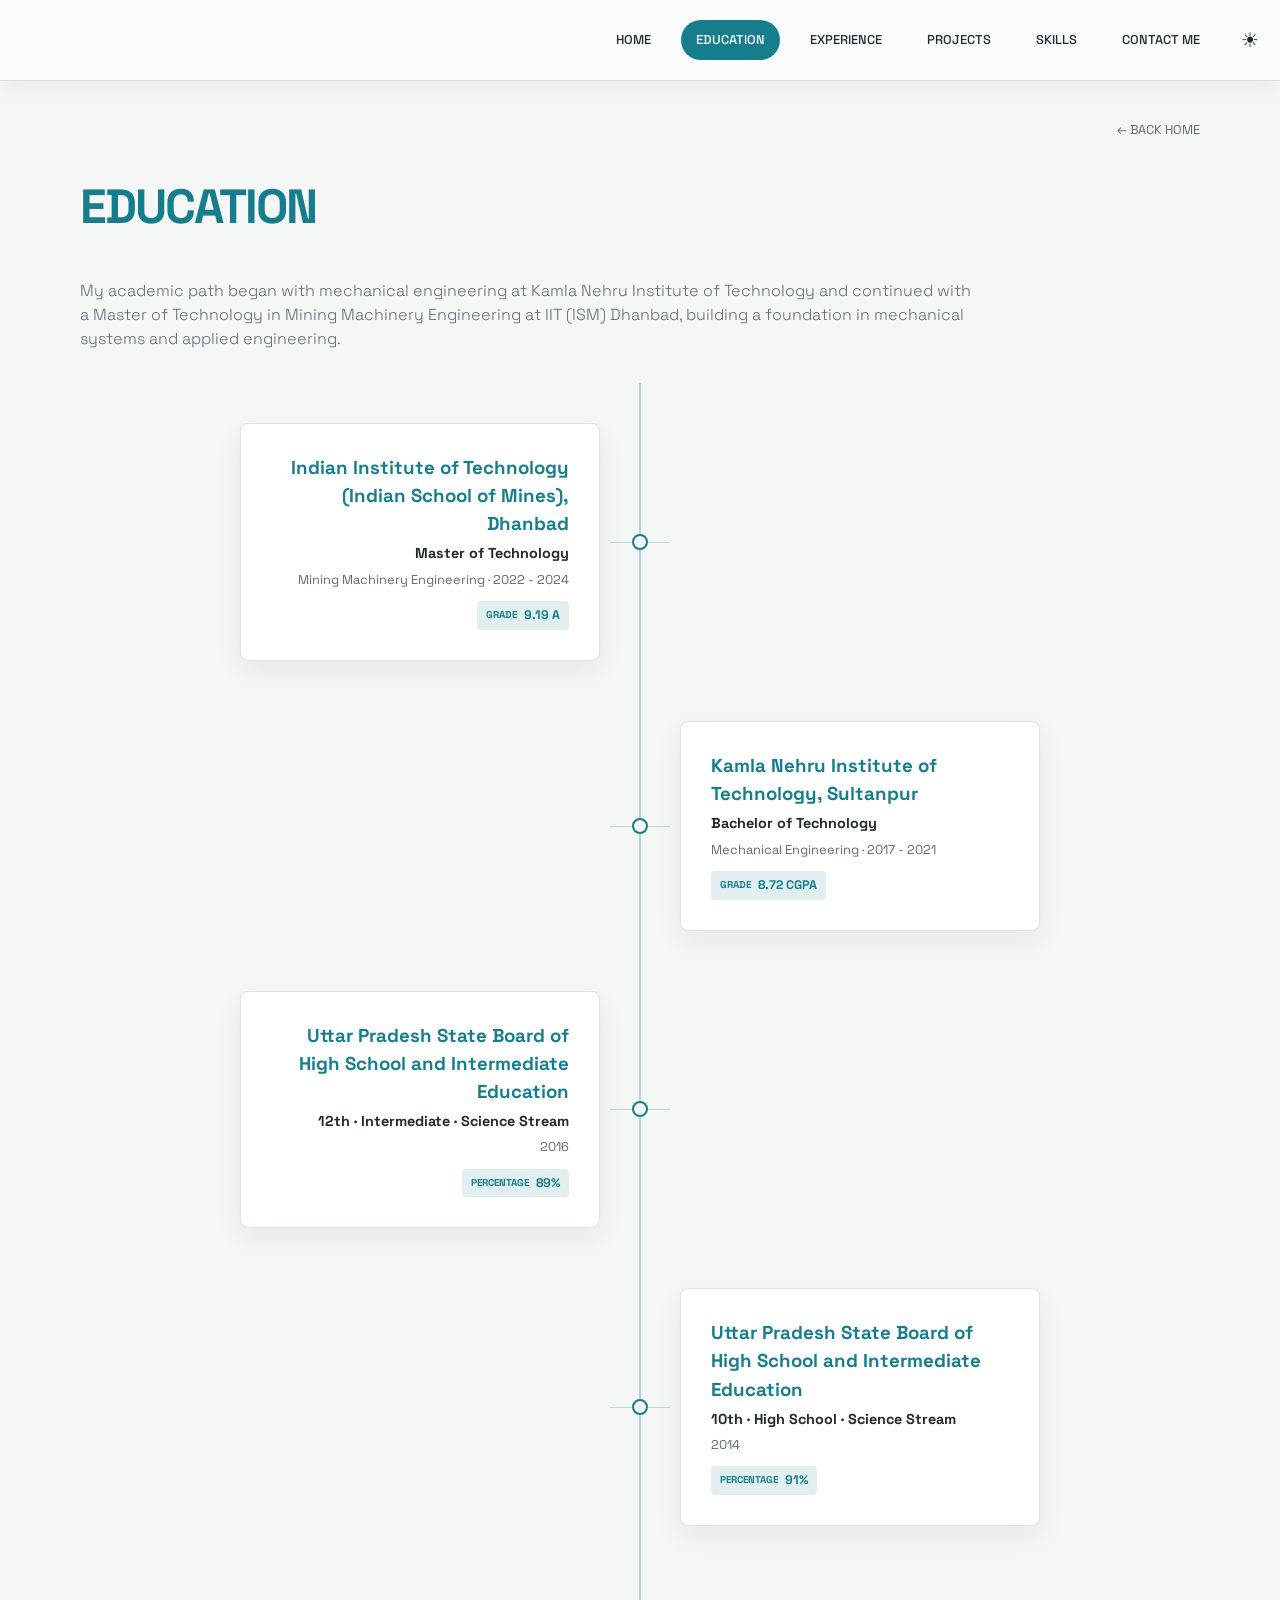
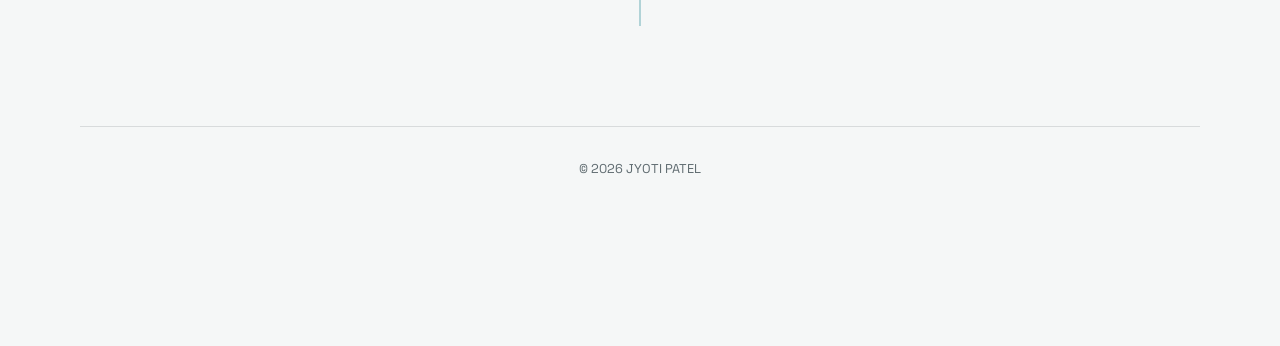
==== education.html @ c955ac4b "Initial portfolio" ====
<!DOCTYPE html>
<html lang="en">
<head>
    <meta charset="UTF-8">
    <title>JYOTI | EDUCATION</title>
    <link rel="stylesheet" href="style.css">
</head>
<body>
    <header>
        <nav>
            <ul>
                <li><a href="index.html" class="nav-btn">Home</a></li>
                <li><a href="education.html" class="nav-btn active">Education</a></li>
                <li><a href="experience.html" class="nav-btn">Experience</a></li>
                <li><a href="projects.html" class="nav-btn">Projects</a></li>
                <li><a href="skill.html" class="nav-btn">Skills</a></li>
                <li><a href="contact.html" class="nav-btn">Contact Me</a></li>
                <li>
                    <button class="theme-toggle" type="button" aria-label="Switch to light mode">
                        <span class="theme-toggle__icon" aria-hidden="true">&#9790;</span>
                    </button>
                </li>
            </ul>
        </nav>
    </header>
    <div class="wrapper">
        <a href="index.html" class="back-home">← BACK HOME</a>
        <h2 class="page-title">EDUCATION</h2>
        <p class="summary education-summary">
            My academic path began with mechanical engineering at Kamla Nehru Institute of Technology and continued with a Master of Technology in Mining Machinery Engineering at IIT (ISM) Dhanbad, building a foundation in mechanical systems and applied engineering.
        </p>
        <div class="ladder">
            <div class="ladder-step">
                <div class="ladder-content">
                    <h3>Indian Institute of Technology (Indian School of Mines), Dhanbad</h3>
                    <div class="sub">Master of Technology</div>
                    <div class="date">Mining Machinery Engineering · 2022 - 2024</div>
                    <div class="grade"><span>Grade</span><strong>9.19 A</strong></div>
                </div>
            </div>
            <div class="ladder-step">
                <div class="ladder-content">
                    <h3>Kamla Nehru Institute of Technology, Sultanpur</h3>
                    <div class="sub">Bachelor of Technology</div>
                    <div class="date">Mechanical Engineering · 2017 - 2021</div>
                    <div class="grade"><span>Grade</span><strong>8.72 CGPA</strong></div>
                </div>
            </div>
            <div class="ladder-step">
                <div class="ladder-content">
                    <h3>Uttar Pradesh State Board of High School and Intermediate Education</h3>
                    <div class="sub">12th · Intermediate · Science Stream</div>
                    <div class="date">2016</div>
                    <div class="grade"><span>Percentage</span><strong>89%</strong></div>
                </div>
            </div>
            <div class="ladder-step">
                <div class="ladder-content">
                    <h3>Uttar Pradesh State Board of High School and Intermediate Education</h3>
                    <div class="sub">10th · High School · Science Stream</div>
                    <div class="date">2014</div>
                    <div class="grade"><span>Percentage</span><strong>91%</strong></div>
                </div>
            </div>
        </div>
        <footer class="site-footer">
            <div>&copy; 2026 JYOTI PATEL</div>
        </footer>
    </div>
    <script src="script.js"></script>
</body>
</html>
---- style.css ----
@import url('https://fonts.googleapis.com/css2?family=Space+Grotesk:wght@300;500;700&display=swap');

:root {
    color-scheme: light;
    --bg: #F5F7F7;
    --fg: #202B31;
    --accent: #167D8D;
    --muted: #5F6B70;
    --card-bg: #FFFFFF;
    --border: 1px solid rgba(35, 55, 61, 0.14);
    --header-bg: rgba(250, 252, 252, 0.94);
    --control-border: rgba(35, 55, 61, 0.2);
    --accent-soft: rgba(22, 125, 141, 0.12);
    --accent-shadow: rgba(22, 125, 141, 0.2);
    --code-bg: #E9F0F1;
    --code-string: #A34F43;
    --code-property: #806B3C;
    --active-fg: #FFFFFF;
}

:root[data-theme="dark"] {
    color-scheme: dark;
    --bg: #0F172A;
    --fg: #F8FAFC;
    --accent: #38BDF8;
    --muted: #94A3B8;
    --card-bg: #1E293B;
    --border: 1px solid rgba(255, 255, 255, 0.1);
    --header-bg: rgba(15, 23, 42, 0.9);
    --control-border: rgba(255, 255, 255, 0.2);
    --accent-soft: rgba(56, 189, 248, 0.14);
    --accent-shadow: rgba(56, 189, 248, 0.2);
    --code-bg: #111B2E;
    --code-string: #F3A26D;
    --code-property: #E9C46A;
    --active-fg: #0F172A;
}

* { margin: 0; padding: 0; box-sizing: border-box; }
html { scroll-behavior: smooth; }
body { font-family: 'Space Grotesk', sans-serif; background-color: var(--bg); color: var(--fg); line-height: 1.5; min-height: 100vh; }

.wrapper { max-width: 1200px; margin: 0 auto; padding: 120px 40px; }

header {
    position: fixed; top: 0; left: 0; width: 100%; background: var(--header-bg);
    backdrop-filter: blur(10px); border-bottom: var(--border); z-index: 1000;
    box-shadow: 0 8px 28px rgba(32, 43, 49, 0.06);
    padding: 20px 10px; display: flex; justify-content: flex-end; align-items: center;
}

.logo { font-weight: 700; font-size: 1.5rem; color: var(--accent); text-decoration: none; letter-spacing: -1px; }

nav { width: 100%; }
nav ul { display: flex; justify-content: flex-end; align-items: center; flex-wrap: wrap; gap: 15px; list-style: none; }

.nav-btn {
    display: inline-flex; align-items: center; justify-content: center; min-height: 40px;
    padding: 9px 14px; border: 1px solid transparent; border-radius: 999px;
    text-decoration: none; color: var(--fg); font-weight: 500; text-transform: uppercase;
    font-size: 0.8rem; transition: transform 0.18s ease, background-color 0.18s ease, color 0.18s ease;
}

.nav-btn:hover:not(.active) { transform: translateY(-2px); background-color: var(--accent-soft); color: var(--accent); }
.nav-btn.active { background-color: var(--accent); color: var(--active-fg); }
.nav-btn:active { transform: scale(0.96); }
.nav-btn:focus-visible { outline: 2px solid var(--accent); outline-offset: 3px; }

.theme-toggle { display: inline-grid; place-items: center; width: 40px; height: 40px; border: 0; border-radius: 50%; background: transparent; color: var(--fg); cursor: pointer; transition: transform 0.18s ease, background-color 0.18s ease, color 0.18s ease, box-shadow 0.18s ease; }
.theme-toggle:hover { transform: translateY(-2px); background: var(--accent-soft); color: var(--accent); box-shadow: 0 0 0 6px var(--accent-soft); }
.theme-toggle:active { transform: scale(0.9); box-shadow: 0 0 0 3px var(--accent-soft); }
.theme-toggle:focus-visible { outline: 2px solid var(--accent); outline-offset: 3px; }
.theme-toggle__icon { font-size: 1.25rem; line-height: 1; }

.hero h1 { font-size: clamp(3rem, 10vw, 8rem); font-weight: 700; letter-spacing: -4px; line-height: 0.9; margin-bottom: 40px; }
.summary { font-size: 1.2rem; max-width: 700px; font-weight: 300; color: var(--muted); margin-bottom: 60px; }
.hero .summary { max-width: 820px; margin-bottom: 0; }
.code-property { color: var(--code-property); }
.code-string { color: var(--code-string); }
.terminal { width: min(860px, calc(100% - 48px)); min-width: 0; margin: 52px auto 0; overflow: hidden; border: var(--border); border-radius: 6px; background: var(--code-bg); box-shadow: 0 18px 48px rgba(0, 0, 0, 0.14); animation: terminal-float 4.5s ease-in-out infinite; }
.terminal:hover, .terminal:focus-within { animation-play-state: paused; }
@keyframes terminal-float { 0%, 100% { transform: translateY(0); } 50% { transform: translateY(-6px); } }
.terminal__bar { display: flex; align-items: center; gap: 10px; padding: 12px 16px; border-bottom: var(--border); color: var(--muted); font-size: 0.7rem; text-transform: uppercase; }
.terminal__dots { display: inline-flex; gap: 5px; }
.terminal__dots span { width: 7px; height: 7px; border-radius: 50%; background: var(--accent); opacity: 0.75; }
.terminal__dots span:nth-child(2) { background: var(--code-property); }
.terminal__dots span:nth-child(3) { background: var(--code-string); }
.terminal__live { margin-left: auto; color: var(--accent); font-weight: 700; }
.terminal__output { min-height: 112px; max-height: 250px; overflow-y: auto; padding: 18px 20px 8px; font-family: Consolas, 'Courier New', monospace; font-size: 0.85rem; }
.terminal__line { margin-bottom: 10px; color: var(--muted); white-space: pre-wrap; overflow-wrap: anywhere; }
.terminal__line code { color: var(--code-property); }
.terminal__line--command { color: var(--accent); }
.terminal__line--response { color: var(--fg); }
.terminal__line--error { color: var(--code-string); }
.terminal__form { display: flex; align-items: center; gap: 12px; margin: 0 20px; padding: 14px 0 18px; border-top: var(--border); font-family: Consolas, 'Courier New', monospace; }
.terminal__prompt { color: var(--accent); font-weight: 700; }
.terminal__form input { flex: 1; min-width: 0; border: 0; outline: 0; background: transparent; color: var(--fg); font: inherit; }
.terminal__form input::placeholder { color: var(--muted); opacity: 0.8; }
.terminal__form:focus-within { border-color: var(--accent); }
.terminal__submit { padding: 7px 12px; border: 0; border-radius: 999px; background: var(--accent); color: var(--active-fg); font: inherit; font-size: 0.75rem; cursor: pointer; transition: transform 0.18s ease, opacity 0.18s ease; }
.terminal__submit:hover { transform: translateY(-1px); opacity: 0.85; }
.terminal__submit:active { transform: scale(0.96); }
.terminal__submit:focus-visible { outline: 2px solid var(--accent); outline-offset: 3px; }
.skills-intro { max-width: 900px; margin-bottom: 36px; }
.skills-grid { display: grid; grid-template-columns: repeat(auto-fit, minmax(132px, 1fr)); gap: 14px; }
.skill-item { display: flex; min-height: 148px; padding: 20px 12px; flex-direction: column; align-items: center; justify-content: center; gap: 8px; border: var(--border); background: var(--card-bg); text-align: center; transition: transform 0.18s ease, border-color 0.18s ease, box-shadow 0.18s ease; }
.skill-item:hover { transform: translateY(-3px); border-color: var(--accent); box-shadow: 0 10px 24px rgba(0, 0, 0, 0.12); }
.skill-item img { width: 42px; height: 42px; object-fit: contain; }
.skill-item h3 { color: var(--fg); font-size: 0.95rem; }
.skill-item span { color: var(--muted); font-size: 0.65rem; }
.about-vibe { display: grid; grid-template-columns: minmax(0, 0.9fr) minmax(0, 1.1fr); gap: 40px; margin-top: 72px; padding-top: 32px; border-top: var(--border); }
.about-vibe__lead > span { color: var(--accent); font-size: 0.7rem; font-weight: 700; }
.about-vibe__lead h2 { margin-top: 12px; font-size: 2rem; line-height: 1.15; }
.about-vibe__details { display: grid; grid-template-columns: repeat(auto-fit, minmax(160px, 1fr)); gap: 24px; }
.about-vibe__details h3 { margin-bottom: 8px; color: var(--accent); font-size: 0.85rem; }
.about-vibe__details p { color: var(--muted); font-size: 0.9rem; }

.cta-btn {
    display: inline-block; text-decoration: none; background-color: var(--accent); color: var(--active-fg);
    padding: 18px 36px; font-weight: 700; text-transform: uppercase; font-size: 0.9rem; transition: all 0.3s;
}
.cta-btn:hover { transform: translateY(-3px); box-shadow: 0 10px 20px var(--accent-shadow); }

.site-footer { display: flex; flex-direction: column; justify-content: center; align-items: center; gap: 12px; margin-top: 100px; padding: 32px 0 48px; border-top: var(--border); color: var(--muted); font-size: 0.8rem; text-align: center; text-transform: uppercase; }
.home-footer { padding: 40px 0 56px; }

.page-title { font-size: 3rem; margin-bottom: 60px; color: var(--accent); letter-spacing: -2px; }
.education-summary { max-width: 900px; margin: -24px 0 32px; font-size: 1rem; }
.back-home { display: block; width: fit-content; margin: 0 0 32px auto; color: var(--muted); font-size: 0.8rem; text-decoration: none; text-transform: uppercase; transition: color 0.18s ease, transform 0.18s ease; }
.back-home:hover { color: var(--accent); transform: translateX(-3px); }
.back-home:focus-visible { outline: 2px solid var(--accent); outline-offset: 4px; }

/* Ladder UI (Education & Experience) */
.ladder { position: relative; max-width: 800px; margin: 0 auto; padding: 40px 0; }
.ladder::before {
    content: ''; position: absolute; left: 50%; top: 0; bottom: 0; width: 2px;
    background: var(--accent); transform: translateX(-50%); opacity: 0.3;
}
.ladder-step { position: relative; width: 100%; margin-bottom: 60px; display: flex; justify-content: center; align-items: center; }
.ladder-step::before { content: ''; position: absolute; z-index: 2; top: 50%; left: 50%; width: 12px; height: 12px; border: 2px solid var(--accent); border-radius: 50%; background: var(--bg); transform: translate(-50%, -50%); transition: background-color 0.2s ease, box-shadow 0.2s ease; }
.ladder-step::after { content: ''; position: absolute; top: 50%; left: 45%; width: 10%; height: 1px; background: var(--accent); opacity: 0.25; transform: scaleX(0.75); transition: opacity 0.2s ease, transform 0.2s ease; }
.ladder-content { position: relative; z-index: 1; width: 45%; padding: 30px; border: var(--border); border-radius: 8px; background: var(--card-bg); box-shadow: 0 10px 28px rgba(32, 43, 49, 0.07); transition: transform 0.22s ease, border-color 0.22s ease, box-shadow 0.22s ease; }
.ladder-content:hover { z-index: 3; border-color: var(--accent); box-shadow: 0 16px 32px rgba(32, 43, 49, 0.13); }
.ladder-step:nth-child(odd) .ladder-content:hover { transform: translate(5px, -4px); }
.ladder-step:nth-child(even) .ladder-content:hover { transform: translate(-5px, -4px); }
.ladder-step:has(.ladder-content:hover)::before { background: var(--accent); box-shadow: 0 0 0 5px var(--accent-soft); }
.ladder-step:has(.ladder-content:hover)::after { opacity: 0.8; transform: scaleX(1); }
.ladder-step:nth-child(odd) .ladder-content { margin-right: auto; text-align: right; }
.ladder-step:nth-child(even) .ladder-content { margin-left: auto; text-align: left; }
.ladder-content h3 { color: var(--accent); margin-bottom: 5px; }
.ladder-content .sub { font-weight: 700; font-size: 0.9rem; margin-bottom: 5px; }
.ladder-content .date { font-size: 0.8rem; color: var(--muted); }
.ladder-content .grade { display: inline-flex; margin-top: 12px; padding: 5px 9px; align-items: center; gap: 7px; border-radius: 4px; background: var(--accent-soft); color: var(--accent); font-size: 0.78rem; }
.ladder-content .grade span { font-size: 0.62rem; font-weight: 700; text-transform: uppercase; }
.ladder-content .grade strong { font-size: 0.78rem; }

/* Projects Grid */
.project-grid { display: grid; grid-template-columns: repeat(auto-fill, minmax(350px, 1fr)); gap: 30px; }
.project-card {
    background: var(--card-bg); border: var(--border); padding: 40px; text-decoration: none;
    color: var(--fg); transition: all 0.3s; display: flex; flex-direction: column; justify-content: space-between;
}
.project-card:hover { border-color: var(--accent); transform: translateY(-5px); }
.project-card h3 { font-size: 1.8rem; margin-bottom: 15px; color: var(--accent); }
.project-card p { color: var(--muted); margin-bottom: 20px; }
.project-card .link-text { font-weight: 700; text-transform: uppercase; font-size: 0.8rem; letter-spacing: 1px; }

/* Contact Page */
.social-grid { display: flex; flex-wrap: wrap; gap: 15px; margin-bottom: 60px; }
.social-btn {
    display: grid; place-items: center; width: 48px; height: 48px;
    border: 0; border-radius: 50%; background: transparent;
    text-decoration: none; color: var(--muted); transition: transform 0.18s ease, background-color 0.18s ease, color 0.18s ease, box-shadow 0.18s ease;
}
.social-btn svg { width: 22px; height: 22px; fill: none; stroke: currentColor; stroke-width: 1.8; stroke-linecap: round; stroke-linejoin: round; }
.social-btn:hover { transform: translateY(-3px) scale(1.05); background: var(--accent-soft); color: var(--accent); box-shadow: 0 0 0 6px var(--accent-soft); }
.social-btn:active { transform: scale(0.92); box-shadow: 0 0 0 3px var(--accent-soft); }
.social-btn:focus-visible { outline: 2px solid var(--accent); outline-offset: 3px; }

.contact-form { max-width: 600px; display: flex; flex-direction: column; gap: 20px; }
.form-group { display: flex; flex-direction: column; gap: 8px; }
.form-group label { font-size: 0.8rem; text-transform: uppercase; color: var(--muted); font-weight: 700; }
.form-group input, .form-group textarea {
    background: var(--card-bg); border: var(--border); padding: 15px; color: var(--fg);
    font-family: inherit; font-size: 1rem; outline: none;
}
.form-group input:focus, .form-group textarea:focus { border-color: var(--accent); }

@media (max-width: 768px) {
    header { padding: 12px 10px; }
    nav ul { justify-content: center; column-gap: 4px; row-gap: 2px; }
    .nav-btn { min-height: 36px; padding: 8px 10px; font-size: 0.72rem; }
    .hero h1 { font-size: 3rem; }
    .terminal { width: calc(100% - 32px); margin-top: 32px; }
    .home-footer { margin-top: 64px; }
    .terminal__form { margin: 0 14px; gap: 8px; }
    .terminal__output { padding-right: 14px; padding-left: 14px; }
    .about-vibe { grid-template-columns: 1fr; gap: 24px; margin-top: 52px; }
    .ladder::before { left: 20px; }
    .ladder-step { justify-content: flex-start; padding-left: 50px; }
    .ladder-step::before { left: 20px; }
    .ladder-step::after { left: 20px; width: 30px; }
    .ladder-content { width: 100%; margin: 0 !important; text-align: left !important; }
    .hero h1 { font-size: 3rem; }
}

@media (prefers-reduced-motion: reduce) {
    .nav-btn, .theme-toggle, .social-btn, .terminal__submit, .skill-item { transition: none; }
    .nav-btn:hover, .nav-btn:active, .theme-toggle:hover, .theme-toggle:active, .social-btn:hover, .social-btn:active, .terminal__submit:hover, .terminal__submit:active, .skill-item:hover { transform: none; }
    .terminal { animation: none; }
    .ladder-content, .ladder-step::before, .ladder-step::after { transition: none; }
    .ladder-step:nth-child(odd) .ladder-content:hover, .ladder-step:nth-child(even) .ladder-content:hover { transform: none; }
}
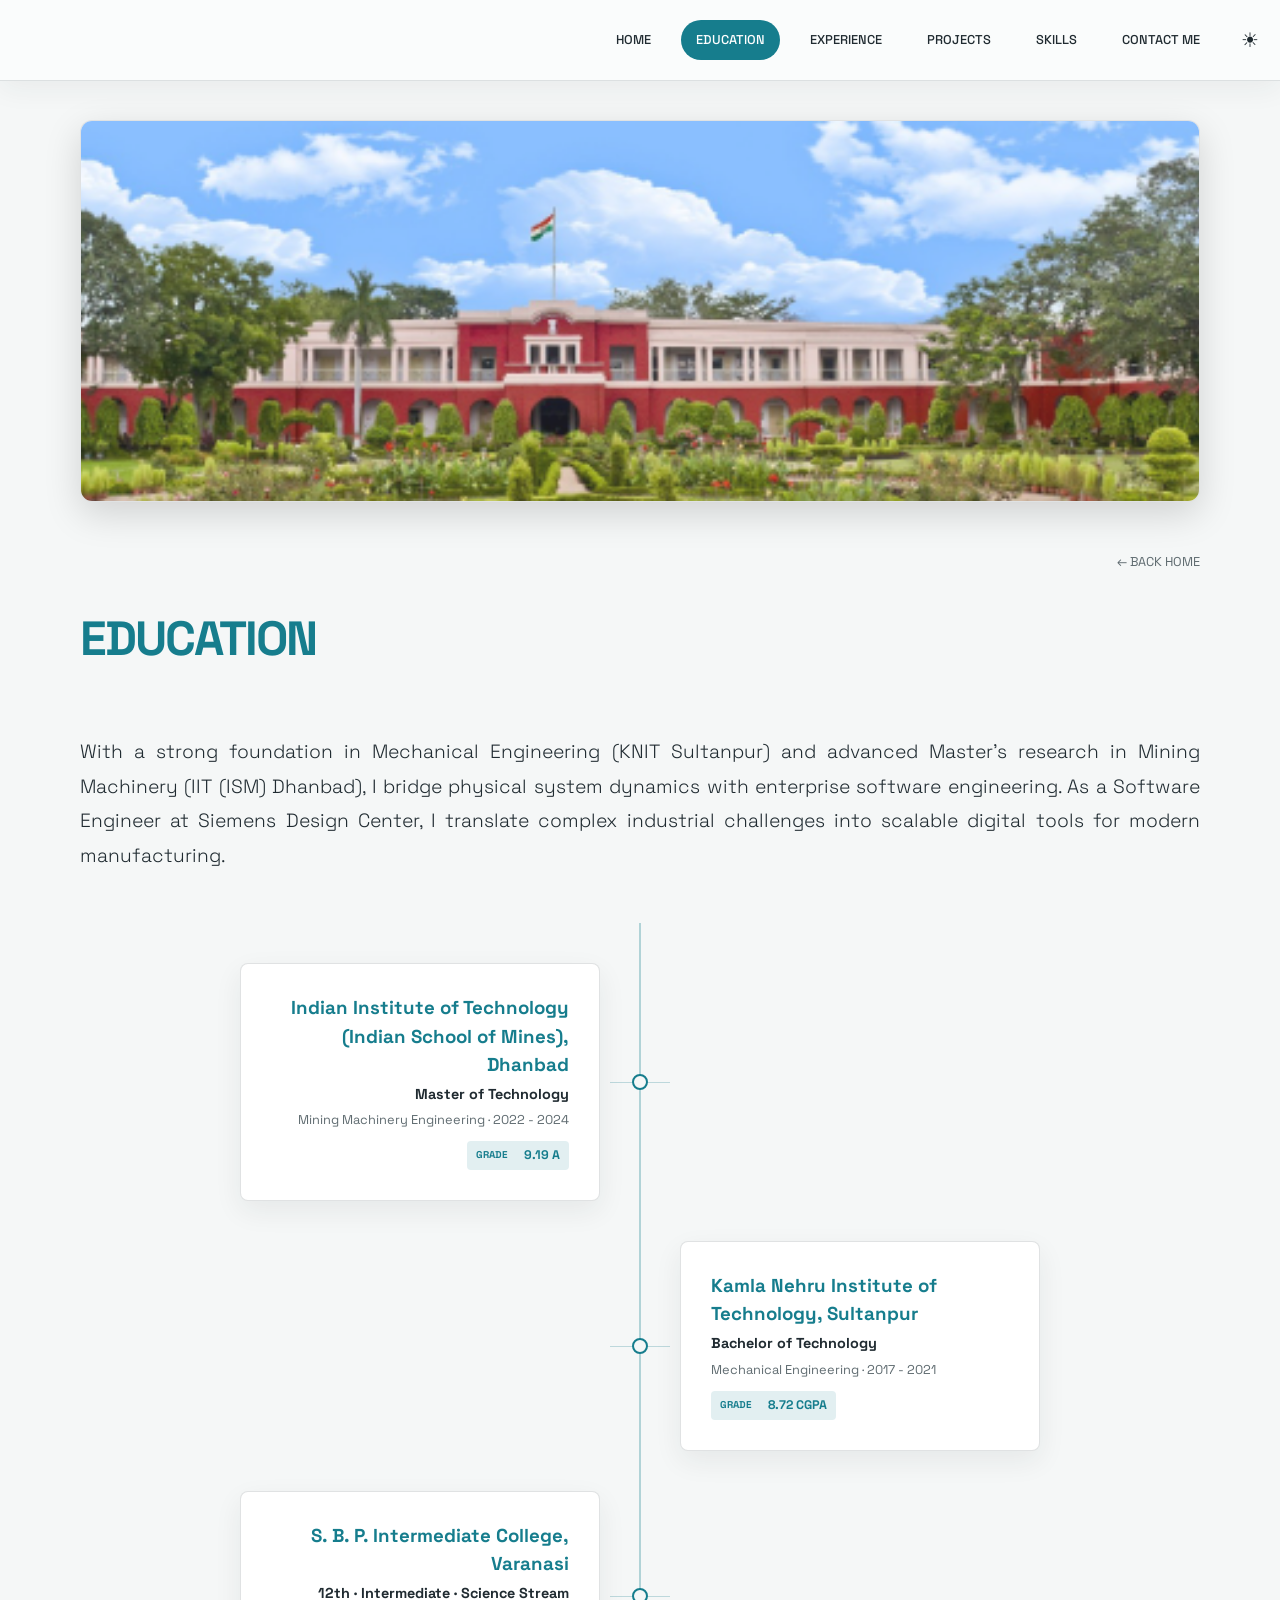
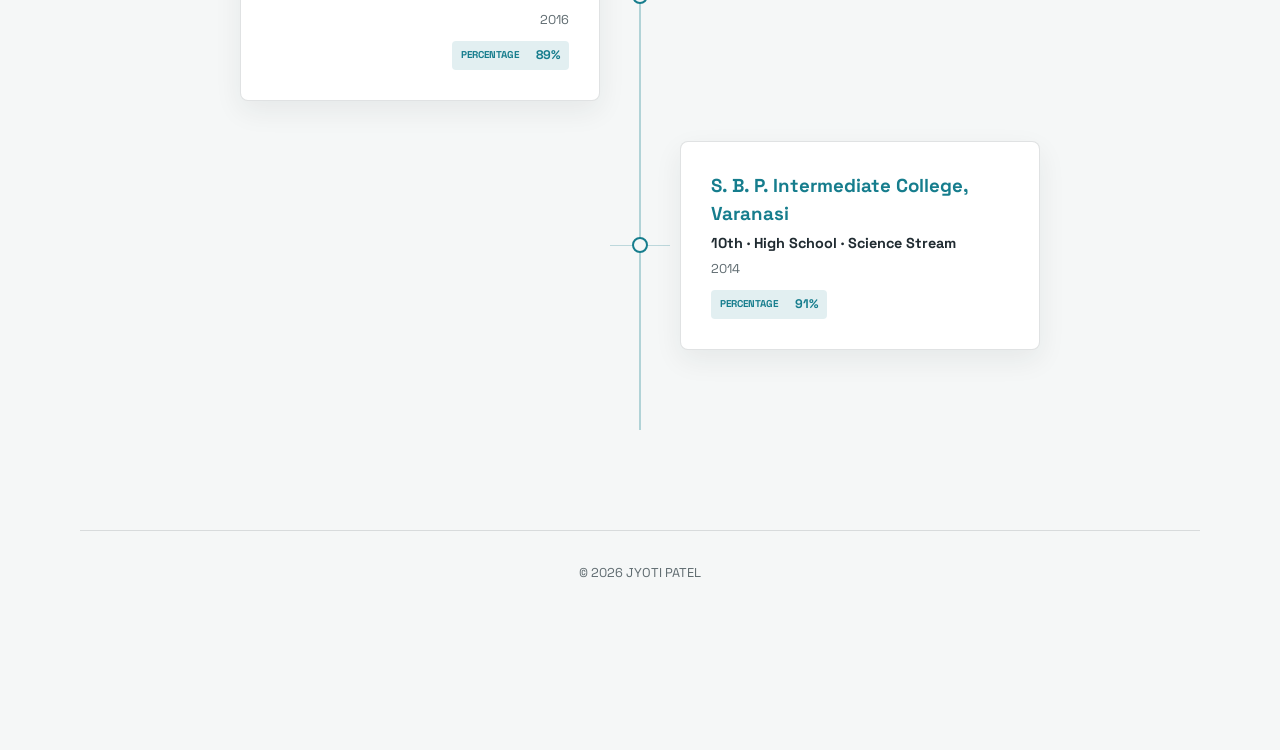
==== commit fc85af0b: "Initial commit - portfolio" ====
--- a/education.html
+++ b/education.html
@@ -1,8 +1,8 @@
-
 <!DOCTYPE html>
 <html lang="en">
 <head>
     <meta charset="UTF-8">
+    <meta name="viewport" content="width=device-width, initial-scale=1.0">
     <title>JYOTI | EDUCATION</title>
     <link rel="stylesheet" href="style.css">
 </head>
@@ -18,18 +18,24 @@
                 <li><a href="contact.html" class="nav-btn">Contact Me</a></li>
                 <li>
                     <button class="theme-toggle" type="button" aria-label="Switch to light mode">
-                        <span class="theme-toggle__icon" aria-hidden="true">&#9790;</span>
+                        <span class="theme-toggle__icon" aria-hidden="true">☾</span>
                     </button>
                 </li>
             </ul>
         </nav>
     </header>
-    <div class="wrapper">
+    <div class="wrapper education-page">
+                <!-- Full Width IIT (ISM) Image Banner -->
+        <div class="full-width-banner">
+            <img src="assets/skills/IITISM.png" alt="IIT (ISM) Dhanbad Campus & Architecture">
+        </div>
         <a href="index.html" class="back-home">← BACK HOME</a>
         <h2 class="page-title">EDUCATION</h2>
+        
         <p class="summary education-summary">
-            My academic path began with mechanical engineering at Kamla Nehru Institute of Technology and continued with a Master of Technology in Mining Machinery Engineering at IIT (ISM) Dhanbad, building a foundation in mechanical systems and applied engineering.
+            With a strong foundation in Mechanical Engineering (KNIT Sultanpur) and advanced Master's research in Mining Machinery (IIT (ISM) Dhanbad), I bridge physical system dynamics with enterprise software engineering. As a Software Engineer at Siemens Design Center, I translate complex industrial challenges into scalable digital tools for modern manufacturing.
         </p>
+
         <div class="ladder">
             <div class="ladder-step">
                 <div class="ladder-content">
@@ -49,7 +55,7 @@
             </div>
             <div class="ladder-step">
                 <div class="ladder-content">
-                    <h3>Uttar Pradesh State Board of High School and Intermediate Education</h3>
+                    <h3>S. B. P. Intermediate College, Varanasi</h3>
                     <div class="sub">12th · Intermediate · Science Stream</div>
                     <div class="date">2016</div>
                     <div class="grade"><span>Percentage</span><strong>89%</strong></div>
@@ -57,7 +63,7 @@
             </div>
             <div class="ladder-step">
                 <div class="ladder-content">
-                    <h3>Uttar Pradesh State Board of High School and Intermediate Education</h3>
+                    <h3>S. B. P. Intermediate College, Varanasi</h3>
                     <div class="sub">10th · High School · Science Stream</div>
                     <div class="date">2014</div>
                     <div class="grade"><span>Percentage</span><strong>91%</strong></div>
@@ -65,9 +71,9 @@
             </div>
         </div>
         <footer class="site-footer">
-            <div>&copy; 2026 JYOTI PATEL</div>
+            <div>© 2026 JYOTI PATEL</div>
         </footer>
     </div>
     <script src="script.js"></script>
 </body>
-</html>
+</html>
--- a/style.css
+++ b/style.css
@@ -73,9 +73,7 @@
 .theme-toggle:focus-visible { outline: 2px solid var(--accent); outline-offset: 3px; }
 .theme-toggle__icon { font-size: 1.25rem; line-height: 1; }
 
-.hero h1 { font-size: clamp(3rem, 10vw, 8rem); font-weight: 700; letter-spacing: -4px; line-height: 0.9; margin-bottom: 40px; }
-.summary { font-size: 1.2rem; max-width: 700px; font-weight: 300; color: var(--muted); margin-bottom: 60px; }
-.hero .summary { max-width: 820px; margin-bottom: 0; }
+.hero h1 { font-size: clamp(3rem, 10vw, 8rem); font-weight: 900; letter-spacing: -0.04em; line-height: 0.9; margin: 0 0 40px 0; color: var(--fg); } .accent-dot { color: var(--accent); } .summary { font-size: 1.2rem; font-weight: 300; color: var(--muted); margin-bottom: 60px; width: 100%; max-width: none; text-align: justify; text-justify: inter-word; }
 .code-property { color: var(--code-property); }
 .code-string { color: var(--code-string); }
 .terminal { width: min(860px, calc(100% - 48px)); min-width: 0; margin: 52px auto 0; overflow: hidden; border: var(--border); border-radius: 6px; background: var(--code-bg); box-shadow: 0 18px 48px rgba(0, 0, 0, 0.14); animation: terminal-float 4.5s ease-in-out infinite; }
@@ -93,6 +91,11 @@
 .terminal__line--command { color: var(--accent); }
 .terminal__line--response { color: var(--fg); }
 .terminal__line--error { color: var(--code-string); }
+.terminal__toolbar { display: flex; align-items: center; flex-wrap: wrap; gap: 8px; padding: 10px 20px; border-bottom: var(--border); }
+.terminal__tool-button { min-height: 34px; padding: 6px 10px; border: 1px solid var(--control-border); border-radius: 4px; background: transparent; color: var(--fg); font: inherit; font-size: 0.72rem; cursor: pointer; }
+.terminal__tool-button:hover { border-color: var(--accent); color: var(--accent); }
+.terminal__tool-button:focus-visible { outline: 2px solid var(--accent); outline-offset: 2px; }
+.terminal__tool-button:disabled { cursor: wait; opacity: 0.65; }
 .terminal__form { display: flex; align-items: center; gap: 12px; margin: 0 20px; padding: 14px 0 18px; border-top: var(--border); font-family: Consolas, 'Courier New', monospace; }
 .terminal__prompt { color: var(--accent); font-weight: 700; }
 .terminal__form input { flex: 1; min-width: 0; border: 0; outline: 0; background: transparent; color: var(--fg); font: inherit; }
@@ -102,6 +105,22 @@
 .terminal__submit:hover { transform: translateY(-1px); opacity: 0.85; }
 .terminal__submit:active { transform: scale(0.96); }
 .terminal__submit:focus-visible { outline: 2px solid var(--accent); outline-offset: 3px; }
+.llm-dialog { width: min(520px, calc(100vw - 32px)); max-height: calc(100vh - 32px); margin: auto; padding: 0; overflow-y: auto; border: var(--border); border-radius: 6px; background: var(--card-bg); color: var(--fg); box-shadow: 0 24px 70px rgba(0, 0, 0, 0.3); }
+.llm-dialog::backdrop { background: rgba(15, 23, 42, 0.62); backdrop-filter: blur(3px); }
+.llm-dialog__form { display: flex; flex-direction: column; gap: 16px; padding: 24px; }
+.llm-dialog__form h2 { font-size: 1.35rem; line-height: 1.25; }
+.llm-dialog__form > p { color: var(--muted); font-size: 0.85rem; line-height: 1.6; }
+.llm-dialog__field { display: flex; flex-direction: column; gap: 6px; }
+.llm-dialog__field label { font-size: 0.78rem; font-weight: 700; }
+.llm-dialog__field label span { color: var(--muted); font-weight: 400; }
+.llm-dialog__field input { width: 100%; min-height: 40px; padding: 9px 10px; border: var(--border); border-radius: 3px; background: var(--bg); color: var(--fg); font: inherit; font-size: 0.85rem; }
+.llm-dialog__field input:focus { outline: 2px solid var(--accent); outline-offset: 1px; }
+.llm-dialog__status { min-height: 1.2em; }
+.llm-dialog__actions { display: flex; flex-wrap: wrap; justify-content: flex-end; gap: 8px; }
+.llm-dialog__button { min-height: 38px; padding: 8px 12px; border: 1px solid var(--control-border); border-radius: 4px; background: transparent; color: var(--fg); font: inherit; font-size: 0.75rem; cursor: pointer; }
+.llm-dialog__button:hover { border-color: var(--accent); color: var(--accent); }
+.llm-dialog__button--primary { border-color: var(--accent); background: var(--accent); color: var(--active-fg); }
+.llm-dialog__button:focus-visible { outline: 2px solid var(--accent); outline-offset: 2px; }
 .skills-intro { max-width: 900px; margin-bottom: 36px; }
 .skills-grid { display: grid; grid-template-columns: repeat(auto-fit, minmax(132px, 1fr)); gap: 14px; }
 .skill-item { display: flex; min-height: 148px; padding: 20px 12px; flex-direction: column; align-items: center; justify-content: center; gap: 8px; border: var(--border); background: var(--card-bg); text-align: center; transition: transform 0.18s ease, border-color 0.18s ease, box-shadow 0.18s ease; }
@@ -126,10 +145,284 @@
 .home-footer { padding: 40px 0 56px; }
 
 .page-title { font-size: 3rem; margin-bottom: 60px; color: var(--accent); letter-spacing: -2px; }
-.education-summary { max-width: 900px; margin: -24px 0 32px; font-size: 1rem; }
 .back-home { display: block; width: fit-content; margin: 0 0 32px auto; color: var(--muted); font-size: 0.8rem; text-decoration: none; text-transform: uppercase; transition: color 0.18s ease, transform 0.18s ease; }
 .back-home:hover { color: var(--accent); transform: translateX(-3px); }
 .back-home:focus-visible { outline: 2px solid var(--accent); outline-offset: 4px; }
+
+
+.project-page .section-subtitle {
+    font-size: 0.9rem;
+    letter-spacing: 0.2rem;
+    color: var(--accent);
+    margin: 40px 0 20px 0;
+    border-bottom: 1px solid rgba(255, 255, 255, 0.1);
+    padding-bottom: 10px;
+    text-transform: uppercase;
+}
+
+
+.project-page .portfolio-intro h3 {
+    font-size: 0.8rem;
+    letter-spacing: 0.2rem;
+    text-transform: uppercase;
+    color: var(--accent);
+    margin-bottom: 12px;
+}
+
+.project-page .portfolio-intro p {
+    color: var(--muted);
+    max-width: 820px;
+    line-height: 1.8;
+    font-size: 1rem;
+}
+
+.project-page .project-grid {
+    margin-bottom: 60px;
+}
+
+.project-page .project-card {
+    position: relative;
+    background: rgba(255, 255, 255, 0.02);
+    border: 1px solid rgba(255, 255, 255, 0.14);
+    border-radius: 18px;
+    padding: 35px;
+    display: flex;
+    flex-direction: column;
+    justify-content: space-between;
+    text-decoration: none;
+    color: inherit;
+    transition: all 0.3s ease;
+    box-shadow: inset 0 0 0 1px rgba(255, 255, 255, 0.04);
+}
+
+.project-page .project-card::before {
+    content: "";
+    position: absolute;
+    inset: 10px;
+    border: 1px solid rgba(56, 189, 248, 0.18);
+    border-radius: 12px;
+    pointer-events: none;
+}
+
+.project-page .project-card:hover {
+    border-color: var(--accent);
+    background: rgba(56, 189, 248, 0.12);
+    transform: translateY(-4px);
+    box-shadow: 0 16px 32px rgba(56, 189, 248, 0.12), inset 0 0 0 1px rgba(56, 189, 248, 0.18);
+}
+
+.project-page .project-card h3 {
+    font-size: 1.4rem;
+    line-height: 1.3;
+    margin-bottom: 15px;
+    color: var(--fg);
+}
+
+.project-page .project-card p {
+    font-size: 0.95rem;
+    color: var(--muted);
+    line-height: 1.7;
+    margin-bottom: 25px;
+}
+
+.project-page .link-text {
+    font-size: 0.8rem;
+    letter-spacing: 0.1rem;
+    text-transform: uppercase;
+    color: var(--fg);
+    display: inline-flex;
+    align-items: center;
+    gap: 8px;
+    font-weight: 600;
+}
+
+.project-page .project-card:hover .link-text {
+    color: var(--accent);
+}
+
+/* Shared detail-page styles */
+.project-meta {
+    font-size: 0.85rem;
+    letter-spacing: 0.15rem;
+    color: var(--accent);
+    text-transform: uppercase;
+    margin-bottom: 10px;
+    font-weight: 600;
+}
+
+.project-detail .page-title {
+    line-height: 1.2;
+    width: 100%;
+    margin-bottom: 25px;
+    font-size: 2.5rem;
+    text-align: left;
+    max-width: none;
+}
+
+.project-detail .summary,
+.project-summary {
+    width: 100%;
+    max-width: none;
+    font-size: 1.1rem;
+    color: var(--fg);
+    margin-bottom: 50px;
+    border-left: 2px solid var(--accent);
+    padding-left: 20px;
+    text-align: justify;
+    text-justify: inter-word;
+    line-height: 1.8;
+    font-style: italic;
+}
+
+.project-detail ~ .ladder-content,
+.project-detail ~ .project-section {
+    width: 100%;
+    max-width: none;
+    margin-bottom: 40px;
+    display: block;
+    clear: both;
+    text-align: justify;
+}
+
+.project-detail ~ .ladder-content h3,
+.project-detail ~ .project-section h3 {
+    font-size: 0.9rem;
+    letter-spacing: 0.2rem;
+    text-transform: uppercase;
+    margin-bottom: 15px;
+    color: var(--fg);
+    opacity: 0.8;
+    border-bottom: 1px solid rgba(255, 255, 255, 0.1);
+    padding-bottom: 10px;
+}
+
+.project-detail ~ .ladder-content p,
+.project-detail ~ .project-section p {
+    width: 100%;
+    max-width: none;
+    color: var(--muted);
+    line-height: 1.9;
+    text-align: justify;
+    text-justify: inter-word;
+    margin-bottom: 12px;
+    display: block;
+    font-size: 1.02rem;
+}
+
+.project-detail ~ .ladder-content ul,
+.project-detail ~ .project-section ul {
+    width: 100%;
+    max-width: none;
+    margin-top: 12px;
+    padding-left: 20px;
+    color: var(--muted);
+    line-height: 1.9;
+    text-align: justify;
+    text-justify: inter-word;
+}
+
+.project-detail ~ .ladder-content li,
+.project-detail ~ .project-section li {
+    margin-bottom: 8px;
+}
+
+.project-detail ~ .project-final-section {
+    margin-bottom: 80px;
+}
+
+.project-detail .supervisor-box {
+    margin-bottom: 35px;
+    padding: 12px;
+    border: 1px solid rgba(255, 255, 255, 0.1);
+    display: inline-block;
+    background: rgba(255, 255, 255, 0.02);
+}
+
+.project-detail .supervisor-box span {
+    font-size: 0.7rem;
+    text-transform: uppercase;
+    letter-spacing: 0.15rem;
+    opacity: 0.5;
+    display: block;
+    margin-bottom: 4px;
+}
+
+.project-detail .supervisor-box strong {
+    display: block;
+    margin-bottom: 6px;
+}
+
+.project-detail ~ .ladder-content .skill-tags,
+.project-detail ~ .project-section .skill-tags {
+    display: flex;
+    gap: 12px;
+    flex-wrap: wrap;
+    list-style: none;
+    padding: 0;
+    margin-top: 10px;
+}
+
+.project-detail ~ .ladder-content .skill-tag,
+.project-detail ~ .project-section .skill-tag {
+    font-size: 0.75rem;
+    letter-spacing: 0.1rem;
+    text-transform: uppercase;
+    border: 1px solid rgba(125, 211, 252, 0.55);
+    padding: 6px 16px;
+    color: #0f172a;
+    background: linear-gradient(135deg, rgba(191, 219, 254, 0.9), rgba(147, 197, 253, 0.8));
+    border-radius: 999px;
+    transition: all 0.3s ease;
+    box-shadow: 0 0 0 1px rgba(147, 197, 253, 0.25);
+}
+
+.project-detail ~ .ladder-content .skill-tag:hover,
+.project-detail ~ .project-section .skill-tag:hover {
+    border-color: rgba(96, 165, 250, 0.9);
+    background: linear-gradient(135deg, rgba(219, 234, 254, 1), rgba(191, 219, 254, 0.9));
+    transform: translateY(-1px);
+}
+
+.skill-category {
+    margin-bottom: 50px;
+}
+
+.skill-category h3 {
+    font-size: 0.9rem;
+    letter-spacing: 0.2rem;
+    text-transform: uppercase;
+    margin-bottom: 25px;
+    color: var(--fg);
+    opacity: 0.8;
+    border-bottom: 1px solid rgba(255, 255, 255, 0.1);
+    padding-bottom: 10px;
+}
+
+.education-summary {
+    width: 100%;
+    text-align: justify;
+    text-justify: inter-word;
+    line-height: 1.8;
+    margin-bottom: 50px;
+    color: var(--fg);
+}
+
+.education-page .ladder {
+    width: 100%;
+    text-align: left;
+}
+
+.education-page .ladder-step {
+    margin-bottom: 40px;
+}
+
+.education-page .ladder-content h3 {
+    margin-bottom: 5px;
+}
+
+.education-page .grade span {
+    margin-right: 10px;
+}
 
 /* Ladder UI (Education & Experience) */
 .ladder { position: relative; max-width: 800px; margin: 0 auto; padding: 40px 0; }
@@ -195,14 +488,15 @@
     .terminal { width: calc(100% - 32px); margin-top: 32px; }
     .home-footer { margin-top: 64px; }
     .terminal__form { margin: 0 14px; gap: 8px; }
+    .terminal__toolbar { padding-right: 14px; padding-left: 14px; }
     .terminal__output { padding-right: 14px; padding-left: 14px; }
+    .llm-dialog__form { padding: 20px; }
     .about-vibe { grid-template-columns: 1fr; gap: 24px; margin-top: 52px; }
     .ladder::before { left: 20px; }
     .ladder-step { justify-content: flex-start; padding-left: 50px; }
     .ladder-step::before { left: 20px; }
     .ladder-step::after { left: 20px; width: 30px; }
     .ladder-content { width: 100%; margin: 0 !important; text-align: left !important; }
-    .hero h1 { font-size: 3rem; }
 }
 
 @media (prefers-reduced-motion: reduce) {
@@ -212,3 +506,57 @@
     .ladder-content, .ladder-step::before, .ladder-step::after { transition: none; }
     .ladder-step:nth-child(odd) .ladder-content:hover, .ladder-step:nth-child(even) .ladder-content:hover { transform: none; }
 }
+
+@media (max-width: 768px) {
+    header { padding: 12px 10px; }
+    nav ul { justify-content: center; column-gap: 4px; row-gap: 2px; }
+    .nav-btn { min-height: 36px; padding: 8px 10px; font-size: 0.72rem; }
+    .hero h1 { font-size: 3rem; }
+    .terminal { width: calc(100% - 32px); margin-top: 32px; }
+    .home-footer { margin-top: 64px; }
+    .terminal__form { margin: 0 14px; gap: 8px; }
+    .terminal__toolbar { padding-right: 14px; padding-left: 14px; }
+    .terminal__output { padding-right: 14px; padding-left: 14px; }
+    .llm-dialog__form { padding: 20px; }
+    .about-vibe { grid-template-columns: 1fr; gap: 24px; margin-top: 52px; }
+    .profile-card-right {
+        float: none;
+        width: 100%;
+        max-width: 280px;
+        margin: 0 auto 30px auto;
+    }
+    .profile-photo {
+        height: 280px;
+    }
+    .full-width-banner { height: 220px; }
+    .ladder::before { left: 20px; }
+    .ladder-step { justify-content: flex-start; padding-left: 50px; }
+    .ladder-step::before { left: 20px; }
+    .ladder-step::after { left: 20px; width: 30px; }
+    .ladder-content { width: 100%; margin: 0 !important; text-align: left !important; }
+}
+
+/* Page-Width Zoomable Banner */
+.full-width-banner {
+    width: 100%;
+    max-width: 100%;
+    margin: 0 0 50px 0;
+    overflow: hidden;
+    border: var(--border);
+    border-radius: 12px;
+    box-shadow: 0 12px 36px rgba(0, 0, 0, 0.15);
+    background: var(--card-bg);
+}
+.full-width-banner img {
+    width: 100%;
+    height: 380px;
+    object-fit: cover;
+    object-position: center;
+    display: block;
+    opacity: 0.9;
+    transition: transform 0.3s cubic-bezier(0.25, 1, 0.5, 1), opacity 0.3s ease;
+}
+.full-width-banner:hover img {
+    transform: scale(1.04);
+    opacity: 1;
+}
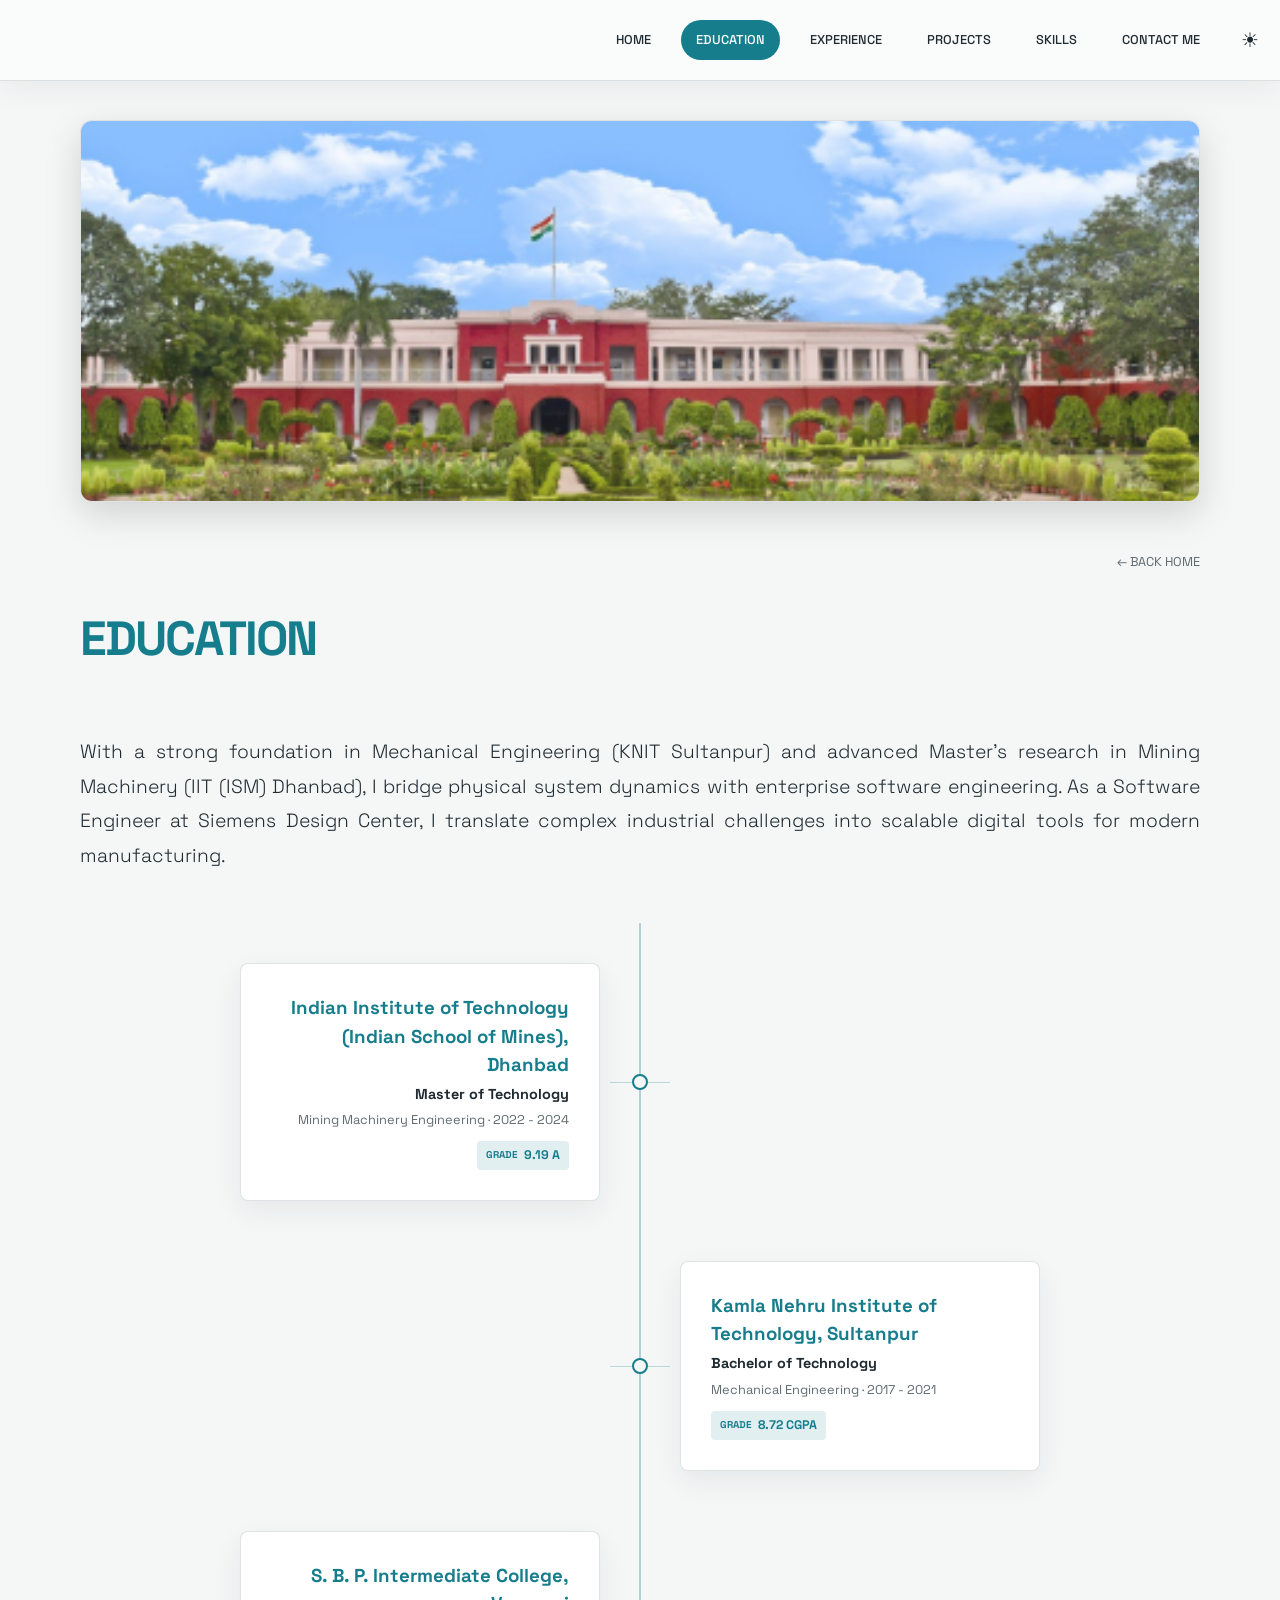
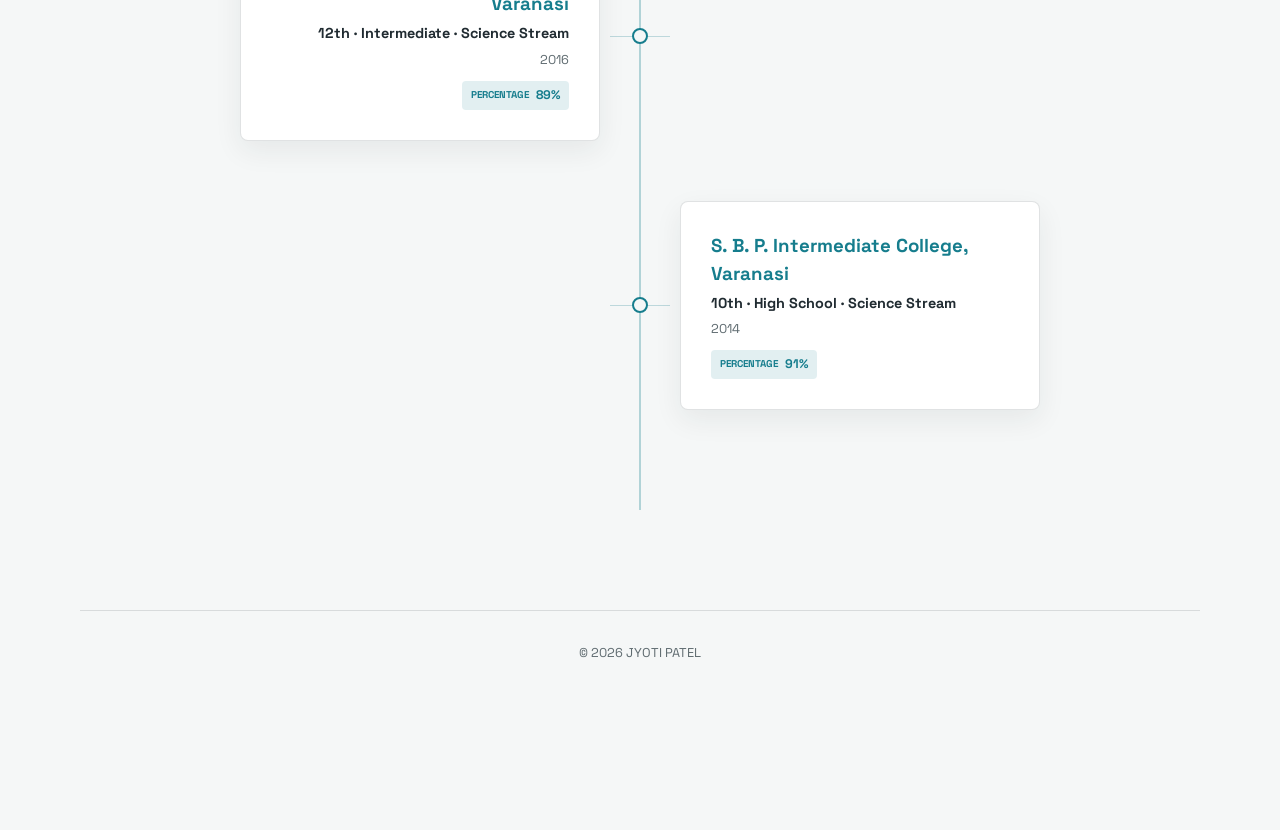
==== commit d576bead: "Update education.html structure and remove viewport Removed viewport meta tag and adjusted wrapper d" ====
--- a/education.html
+++ b/education.html
@@ -2,7 +2,6 @@
 <html lang="en">
 <head>
     <meta charset="UTF-8">
-    <meta name="viewport" content="width=device-width, initial-scale=1.0">
     <title>JYOTI | EDUCATION</title>
     <link rel="stylesheet" href="style.css">
 </head>
@@ -24,7 +23,7 @@
             </ul>
         </nav>
     </header>
-    <div class="wrapper education-page">
+    <div class="wrapper">
                 <!-- Full Width IIT (ISM) Image Banner -->
         <div class="full-width-banner">
             <img src="assets/skills/IITISM.png" alt="IIT (ISM) Dhanbad Campus & Architecture">
@@ -76,4 +75,4 @@
     </div>
     <script src="script.js"></script>
 </body>
-</html>+</html>
